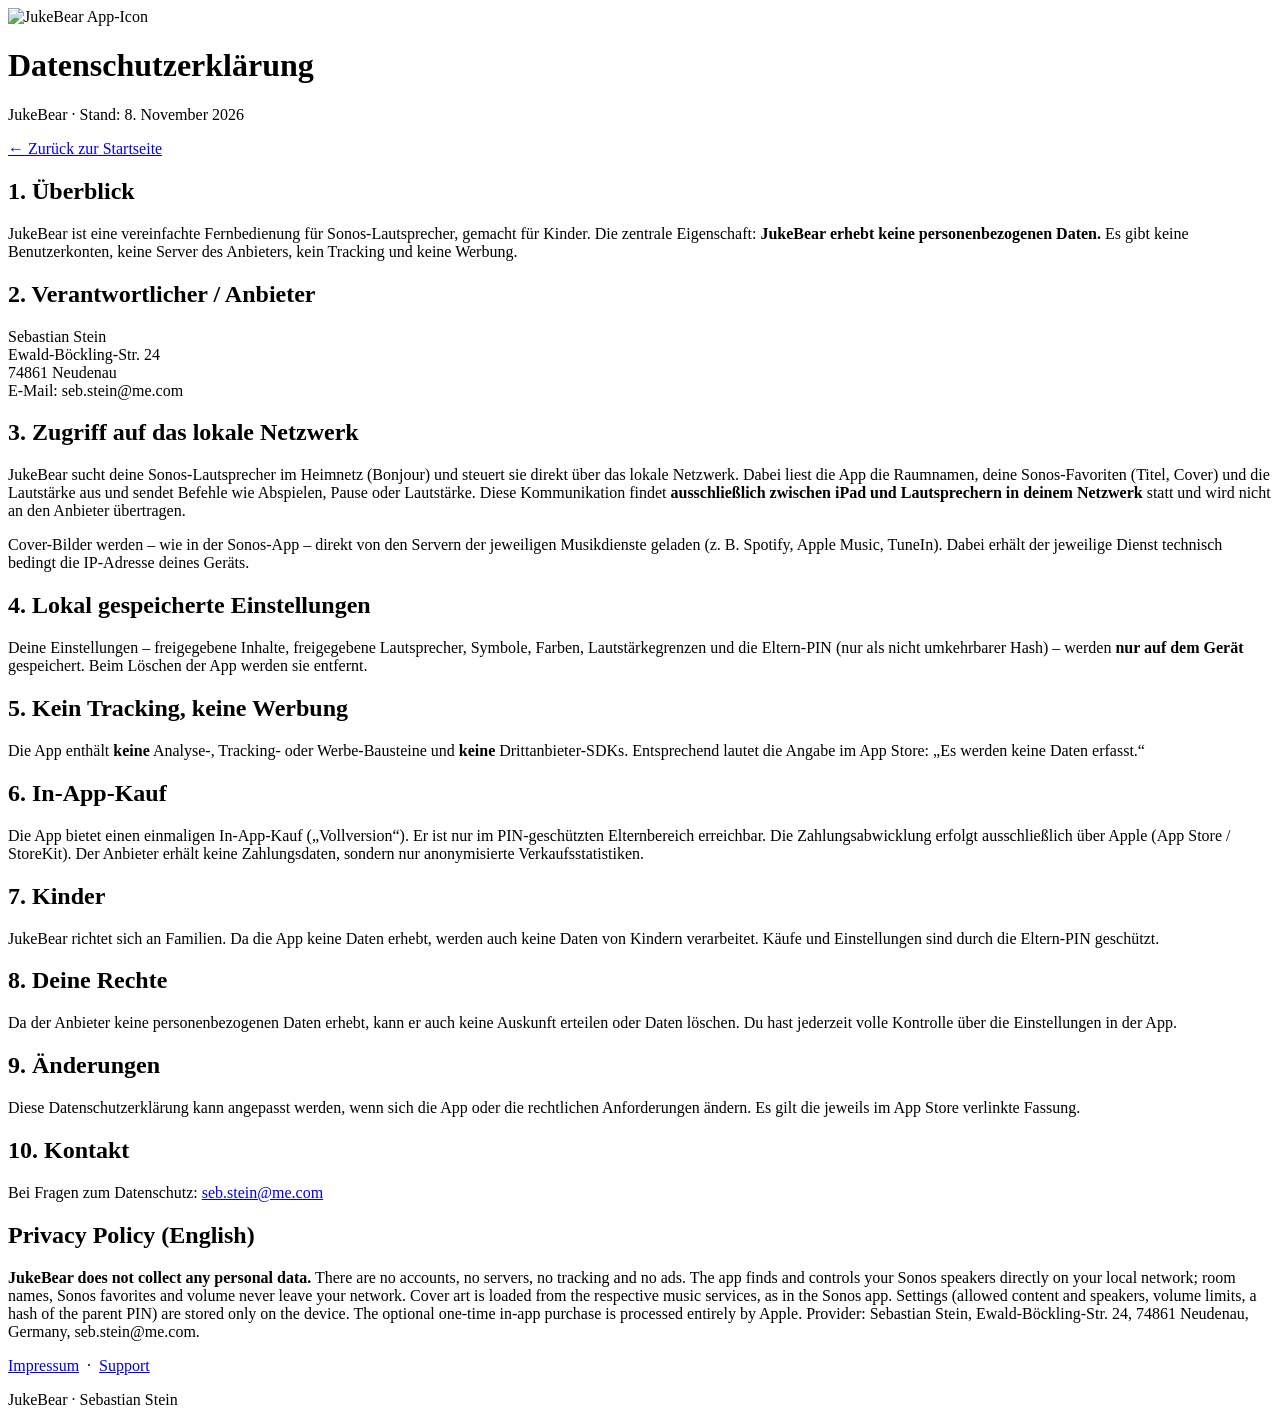
==== datenschutz.html @ fa2b1d72 "Add datenschutz.html" ====
<!DOCTYPE html>
<html lang="de">
<head>
<meta charset="utf-8">
<meta name="viewport" content="width=device-width, initial-scale=1">
<title>Datenschutz – JukeBear</title>
<meta name="description" content="Datenschutzerklärung der App JukeBear.">
<link rel="icon" href="img/appicon.png">
<link rel="stylesheet" href="style.css">
</head>
<body>

<div class="kopf">
  <img src="img/appicon.png" alt="JukeBear App-Icon">
  <h1>Datenschutzerklärung</h1>
  <p>JukeBear · Stand: 8. November 2026</p>
  <a class="zurueck" href="index.html">← Zurück zur Startseite</a>
</div>

<main>

<div class="abschnitt">
<h2>1. Überblick</h2>
<p>JukeBear ist eine vereinfachte Fernbedienung für Sonos-Lautsprecher, gemacht für Kinder. Die zentrale Eigenschaft: <b>JukeBear erhebt keine personenbezogenen Daten.</b> Es gibt keine Benutzerkonten, keine Server des Anbieters, kein Tracking und keine Werbung.</p>
</div>

<div class="abschnitt">
<h2>2. Verantwortlicher / Anbieter</h2>
<p>Sebastian Stein<br>
Ewald-Böckling-Str. 24<br>
74861 Neudenau<br>
E-Mail: seb.stein@me.com</p>
</div>

<div class="abschnitt">
<h2>3. Zugriff auf das lokale Netzwerk</h2>
<p>JukeBear sucht deine Sonos-Lautsprecher im Heimnetz (Bonjour) und steuert sie direkt über das lokale Netzwerk. Dabei liest die App die Raumnamen, deine Sonos-Favoriten (Titel, Cover) und die Lautstärke aus und sendet Befehle wie Abspielen, Pause oder Lautstärke. Diese Kommunikation findet <b>ausschließlich zwischen iPad und Lautsprechern in deinem Netzwerk</b> statt und wird nicht an den Anbieter übertragen.</p>
<p>Cover-Bilder werden – wie in der Sonos-App – direkt von den Servern der jeweiligen Musikdienste geladen (z.&nbsp;B. Spotify, Apple Music, TuneIn). Dabei erhält der jeweilige Dienst technisch bedingt die IP-Adresse deines Geräts.</p>
</div>

<div class="abschnitt">
<h2>4. Lokal gespeicherte Einstellungen</h2>
<p>Deine Einstellungen – freigegebene Inhalte, freigegebene Lautsprecher, Symbole, Farben, Lautstärkegrenzen und die Eltern-PIN (nur als nicht umkehrbarer Hash) – werden <b>nur auf dem Gerät</b> gespeichert. Beim Löschen der App werden sie entfernt.</p>
</div>

<div class="abschnitt">
<h2>5. Kein Tracking, keine Werbung</h2>
<p>Die App enthält <b>keine</b> Analyse-, Tracking- oder Werbe-Bausteine und <b>keine</b> Drittanbieter-SDKs. Entsprechend lautet die Angabe im App Store: „Es werden keine Daten erfasst.“</p>
</div>

<div class="abschnitt">
<h2>6. In-App-Kauf</h2>
<p>Die App bietet einen einmaligen In-App-Kauf („Vollversion“). Er ist nur im PIN-geschützten Elternbereich erreichbar. Die Zahlungsabwicklung erfolgt ausschließlich über Apple (App Store / StoreKit). Der Anbieter erhält keine Zahlungsdaten, sondern nur anonymisierte Verkaufsstatistiken.</p>
</div>

<div class="abschnitt">
<h2>7. Kinder</h2>
<p>JukeBear richtet sich an Familien. Da die App keine Daten erhebt, werden auch keine Daten von Kindern verarbeitet. Käufe und Einstellungen sind durch die Eltern-PIN geschützt.</p>
</div>

<div class="abschnitt">
<h2>8. Deine Rechte</h2>
<p>Da der Anbieter keine personenbezogenen Daten erhebt, kann er auch keine Auskunft erteilen oder Daten löschen. Du hast jederzeit volle Kontrolle über die Einstellungen in der App.</p>
</div>

<div class="abschnitt">
<h2>9. Änderungen</h2>
<p>Diese Datenschutzerklärung kann angepasst werden, wenn sich die App oder die rechtlichen Anforderungen ändern. Es gilt die jeweils im App Store verlinkte Fassung.</p>
</div>

<div class="abschnitt">
<h2>10. Kontakt</h2>
<p>Bei Fragen zum Datenschutz: <a href="mailto:seb.stein@me.com?subject=JukeBear%20Datenschutz">seb.stein@me.com</a></p>
</div>

<div class="abschnitt">
<h2>Privacy Policy (English)</h2>
<p><b>JukeBear does not collect any personal data.</b> There are no accounts, no servers, no tracking and no ads. The app finds and controls your Sonos speakers directly on your local network; room names, Sonos favorites and volume never leave your network. Cover art is loaded from the respective music services, as in the Sonos app. Settings (allowed content and speakers, volume limits, a hash of the parent PIN) are stored only on the device. The optional one-time in-app purchase is processed entirely by Apple. Provider: Sebastian Stein, Ewald-Böckling-Str. 24, 74861 Neudenau, Germany, seb.stein@me.com.</p>
</div>

</main>

<p class="fussnav">
  <a href="impressum.html">Impressum</a> &nbsp;·&nbsp; <a href="support.html">Support</a>
</p>

<footer>JukeBear · Sebastian Stein</footer>

</body>
</html>
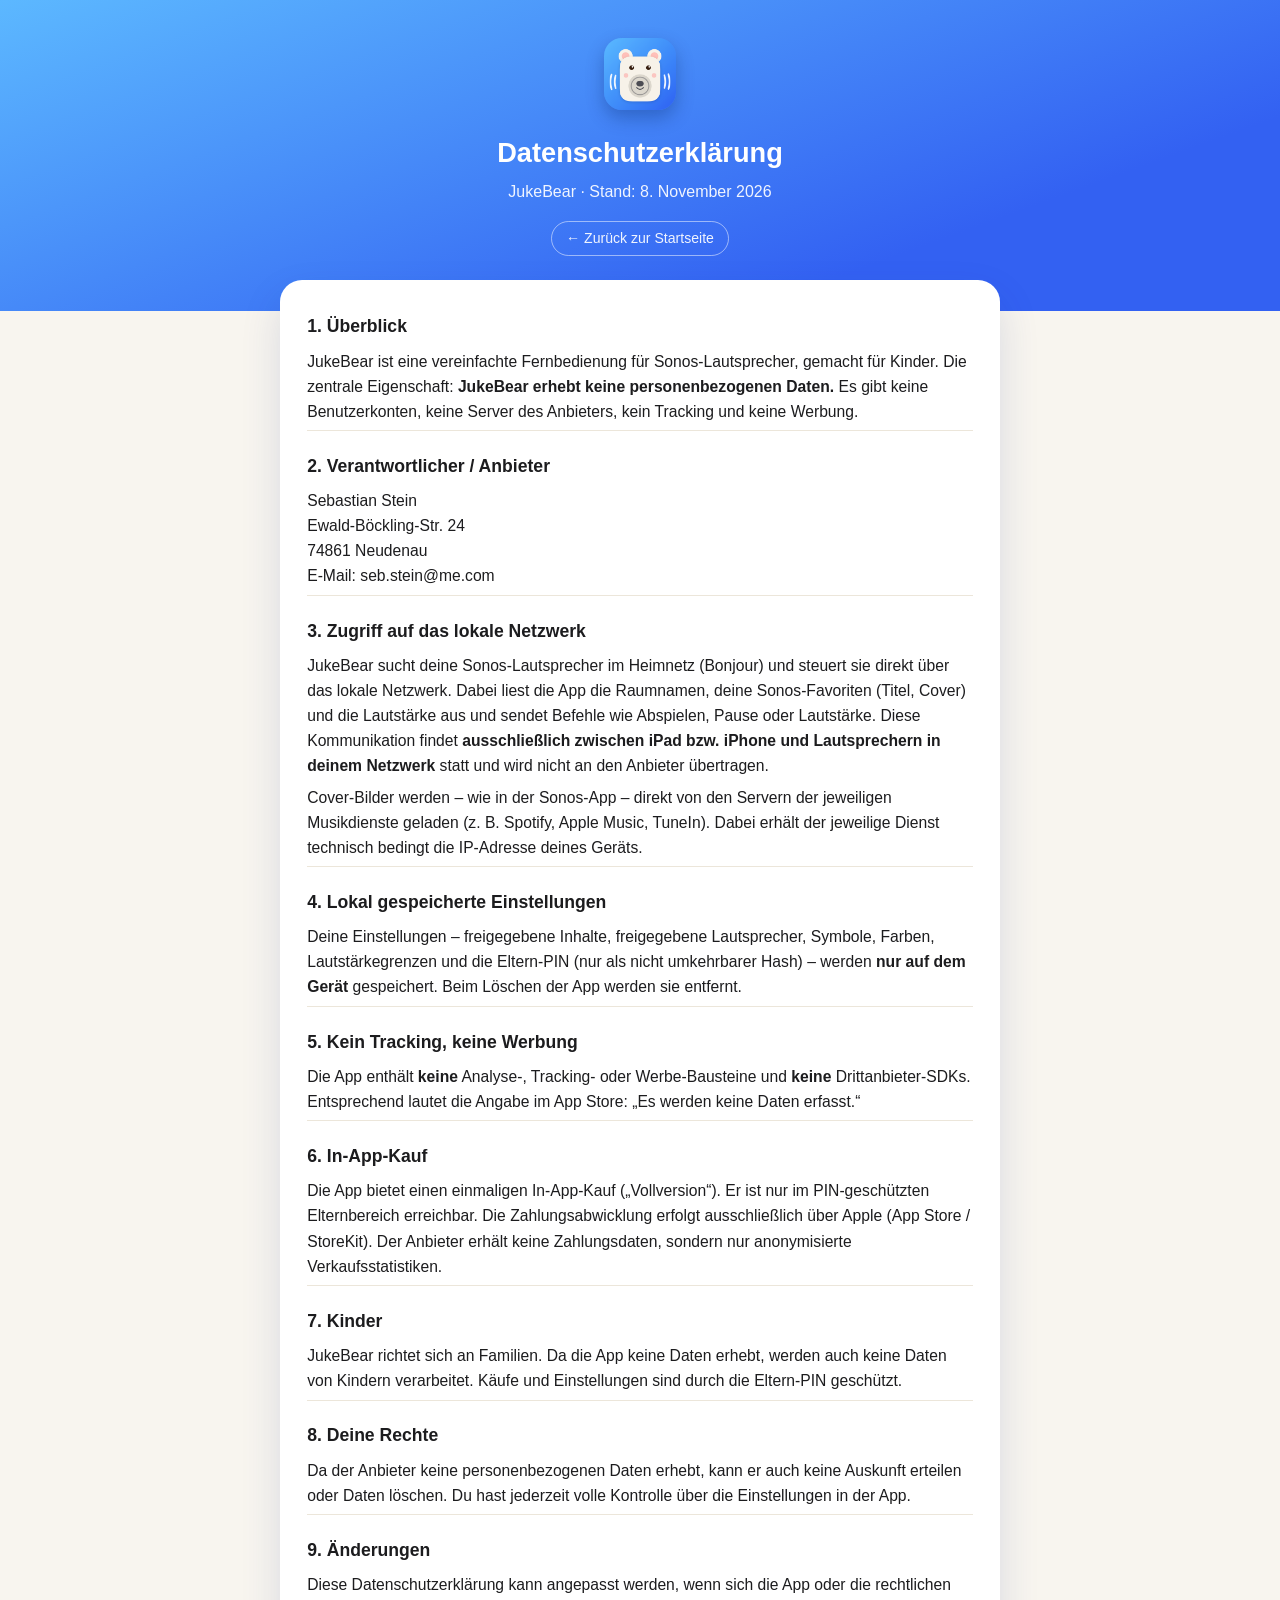
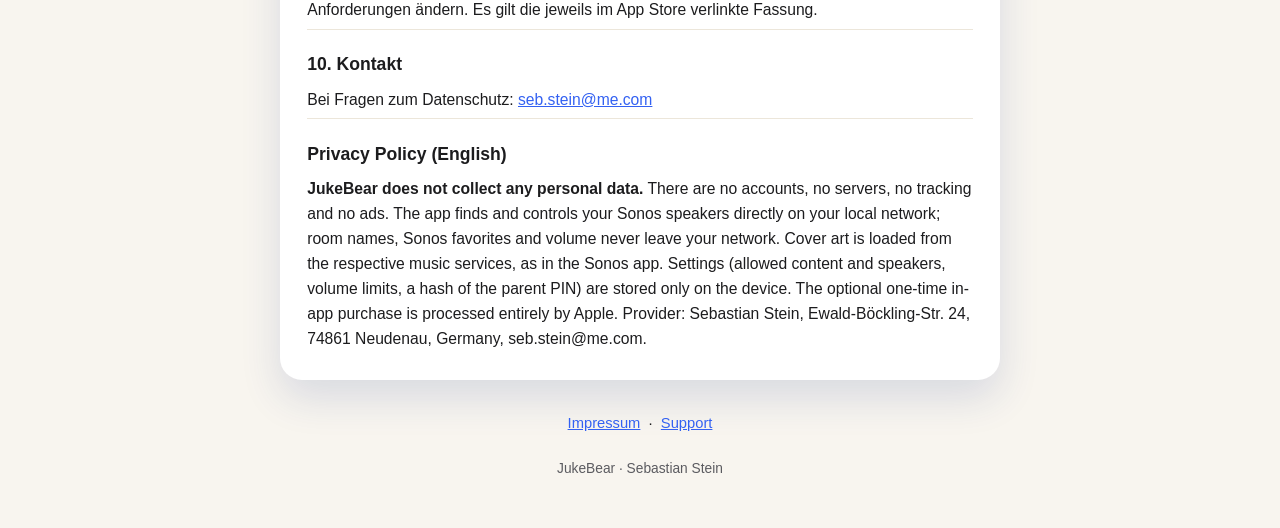
==== commit 0dcbb027: "Mention iPhone on the website" ====
--- a/datenschutz.html
+++ b/datenschutz.html
@@ -34,7 +34,7 @@
 
 <div class="abschnitt">
 <h2>3. Zugriff auf das lokale Netzwerk</h2>
-<p>JukeBear sucht deine Sonos-Lautsprecher im Heimnetz (Bonjour) und steuert sie direkt über das lokale Netzwerk. Dabei liest die App die Raumnamen, deine Sonos-Favoriten (Titel, Cover) und die Lautstärke aus und sendet Befehle wie Abspielen, Pause oder Lautstärke. Diese Kommunikation findet <b>ausschließlich zwischen iPad und Lautsprechern in deinem Netzwerk</b> statt und wird nicht an den Anbieter übertragen.</p>
+<p>JukeBear sucht deine Sonos-Lautsprecher im Heimnetz (Bonjour) und steuert sie direkt über das lokale Netzwerk. Dabei liest die App die Raumnamen, deine Sonos-Favoriten (Titel, Cover) und die Lautstärke aus und sendet Befehle wie Abspielen, Pause oder Lautstärke. Diese Kommunikation findet <b>ausschließlich zwischen iPad bzw. iPhone und Lautsprechern in deinem Netzwerk</b> statt und wird nicht an den Anbieter übertragen.</p>
 <p>Cover-Bilder werden – wie in der Sonos-App – direkt von den Servern der jeweiligen Musikdienste geladen (z.&nbsp;B. Spotify, Apple Music, TuneIn). Dabei erhält der jeweilige Dienst technisch bedingt die IP-Adresse deines Geräts.</p>
 </div>
 
--- a/style.css
+++ b/style.css
@@ -0,0 +1,104 @@
+:root {
+  --blau-hell: #5cb8ff;
+  --blau-dunkel: #3361f2;
+  --creme: #f8f5ef;
+  --rosa: #ffbfb8;
+  --text: #1c1c1e;
+  --text-soft: #5b5b60;
+  color-scheme: light;
+}
+* { box-sizing: border-box; }
+body {
+  margin: 0;
+  font-family: -apple-system, BlinkMacSystemFont, "Segoe UI", Roboto, Helvetica, Arial, sans-serif;
+  color: var(--text);
+  background: var(--creme);
+  line-height: 1.6;
+}
+a { color: var(--blau-dunkel); }
+
+.kopf {
+  background: linear-gradient(160deg, var(--blau-hell), var(--blau-dunkel) 75%);
+  color: #fff;
+  padding: 2.4rem 1.4rem 3.4rem;
+  text-align: center;
+}
+.kopf img {
+  width: 72px; height: 72px;
+  border-radius: 18px;
+  box-shadow: 0 8px 18px rgba(0, 30, 90, .3);
+  margin-bottom: .7rem;
+}
+.kopf.gross img { width: 128px; height: 128px; border-radius: 30px; }
+.kopf h1 { margin: .1rem 0 .3rem; font-size: 1.7rem; }
+.kopf p { color: rgba(255, 255, 255, .92); font-size: 1rem; max-width: 34rem; margin: 0 auto; }
+.zurueck {
+  display: inline-block;
+  margin-top: 1rem;
+  font-size: .88rem;
+  color: rgba(255, 255, 255, .92);
+  text-decoration: none;
+  border: 1px solid rgba(255, 255, 255, .5);
+  border-radius: 999px;
+  padding: .35rem .9rem;
+}
+
+main {
+  max-width: 720px;
+  margin: -1.9rem auto 0;
+  background: #fff;
+  border-radius: 22px;
+  box-shadow: 0 18px 40px rgba(30, 60, 140, .14);
+  padding: 1.8rem 1.7rem 1.4rem;
+}
+h2 { font-size: 1.1rem; margin: 1.6rem 0 .5rem; }
+h2:first-child { margin-top: .2rem; }
+p, li { font-size: .98rem; }
+p { margin: .4rem 0; }
+.abschnitt + .abschnitt { border-top: 1px solid #ece6da; padding-top: 1.1rem; }
+
+.kontakt {
+  background: #eef4ff;
+  border-radius: 14px;
+  padding: 1rem 1.2rem;
+  margin-bottom: 1.2rem;
+}
+.faq { margin: 1rem 0; }
+.faq-frage { font-weight: 600; margin-bottom: .2rem; }
+.faq-antwort { margin-top: 0; color: var(--text); }
+
+.merkmale { display: grid; gap: .9rem; grid-template-columns: repeat(auto-fit, minmax(200px, 1fr)); margin: 1rem 0; }
+.merkmal { background: #f4f7ff; border-radius: 14px; padding: .9rem 1rem; }
+.merkmal b { display: block; margin-bottom: .2rem; }
+
+/* Screenshots: swipeable row on phones, two columns on wider screens. */
+.galerie {
+  display: flex;
+  gap: .9rem;
+  overflow-x: auto;
+  scroll-snap-type: x mandatory;
+  margin: .8rem -1.7rem .4rem;
+  padding: .3rem 1.7rem 1rem;
+}
+.galerie img {
+  flex: none;
+  width: 70%;
+  max-width: 300px;
+  height: auto;
+  border-radius: 14px;
+  box-shadow: 0 8px 22px rgba(30, 60, 140, .18);
+  scroll-snap-align: center;
+}
+@media (min-width: 640px) {
+  .galerie {
+    display: grid;
+    grid-template-columns: repeat(2, 1fr);
+    overflow: visible;
+    margin: .8rem 0 .4rem;
+    padding: .3rem 0 .6rem;
+  }
+  .galerie img { width: 100%; max-width: none; }
+}
+
+.fussnav { text-align: center; padding: 1.6rem 1.4rem 0; font-size: .92rem; }
+footer { text-align: center; padding: 1rem 1.4rem 3rem; font-size: .86rem; color: var(--text-soft); }
